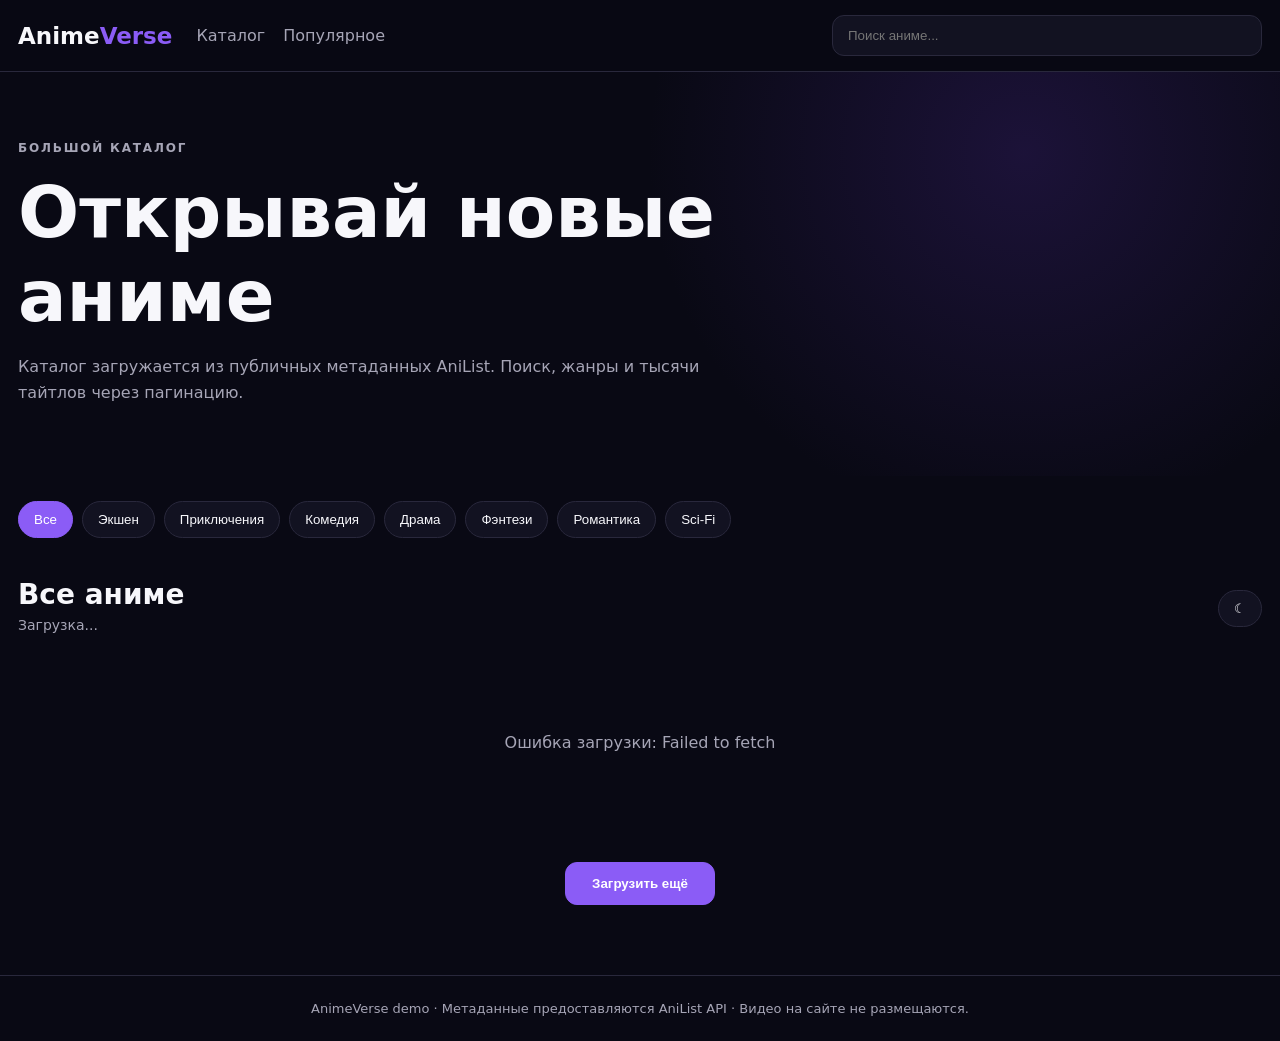
==== index.html @ 2752b39c "Add files via upload" ====
<!doctype html>
<html lang="ru">
<head>
<meta charset="utf-8"><meta name="viewport" content="width=device-width,initial-scale=1">
<title>AnimeVerse — Каталог</title>
<link rel="stylesheet" href="styles.css">
</head>
<body>
<header><a class="logo" href="./">Anime<span>Verse</span></a>
<nav><a href="#catalog">Каталог</a><a href="#popular">Популярное</a></nav>
<input id="search" placeholder="Поиск аниме..." autocomplete="off">
</header>

<section class="hero"><div><p class="eyebrow">БОЛЬШОЙ КАТАЛОГ</p><h1>Открывай новые аниме</h1><p>Каталог загружается из публичных метаданных AniList. Поиск, жанры и тысячи тайтлов через пагинацию.</p></div></section>

<section class="filters" id="filters">
<button class="active" data-genre="">Все</button><button data-genre="Action">Экшен</button><button data-genre="Adventure">Приключения</button><button data-genre="Comedy">Комедия</button><button data-genre="Drama">Драма</button><button data-genre="Fantasy">Фэнтези</button><button data-genre="Romance">Романтика</button><button data-genre="Sci-Fi">Sci‑Fi</button>
</section>

<main id="catalog">
<div class="catalog-head"><div><h2 id="heading">Все аниме</h2><p id="counter">Загрузка...</p></div><button id="theme" title="Сменить тему">☾</button></div>
<div id="grid" class="grid"><div class="status">Загрузка каталога…</div></div>
<div class="more-wrap"><button id="more">Загрузить ещё</button></div>
</main>

<footer>AnimeVerse demo · Метаданные предоставляются AniList API · Видео на сайте не размещаются.</footer>
<script src="app.js"></script>
</body></html>
---- styles.css ----
*{box-sizing:border-box}html{scroll-behavior:smooth}:root{--bg:#090914;--panel:#121221;--card:#171727;--text:#f7f7fb;--muted:#a6a5b6;--accent:#8b5cf6;--line:#29283c}body.light{--bg:#f6f5fb;--panel:#fff;--card:#fff;--text:#171522;--muted:#686577;--line:#ddd9eb}body{margin:0;background:var(--bg);color:var(--text);font:16px Inter,system-ui,Arial,sans-serif}header{position:sticky;top:0;z-index:10;display:flex;gap:24px;align-items:center;padding:15px max(18px,calc((100vw - 1400px)/2));background:color-mix(in srgb,var(--bg) 92%,transparent);backdrop-filter:blur(16px);border-bottom:1px solid var(--line)}.logo{font-size:23px;font-weight:900;text-decoration:none;color:var(--text);white-space:nowrap}.logo span{color:var(--accent)}nav{display:flex;gap:18px}nav a{color:var(--muted);text-decoration:none}header input{margin-left:auto;width:min(430px,45vw);border:1px solid var(--line);border-radius:12px;padding:12px 15px;background:var(--panel);color:var(--text);outline:none}header input:focus{border-color:var(--accent)}.hero{min-height:300px;padding:55px max(18px,calc((100vw - 1400px)/2));display:flex;align-items:end;background:radial-gradient(circle at 80% 20%,#38206f66,transparent 35%)}.hero>div{max-width:720px}.eyebrow{letter-spacing:.15em;font-size:12px;color:#bcaaff;font-weight:800}.hero h1{font-size:clamp(38px,6vw,72px);margin:8px 0}.hero p{color:var(--muted);line-height:1.6}.filters,main{max-width:1400px;margin:auto;padding-left:18px;padding-right:18px}.filters{display:flex;gap:9px;overflow:auto;padding-top:25px;padding-bottom:25px}.filters button,#more,#theme{border:1px solid var(--line);background:var(--panel);color:var(--text);padding:10px 15px;border-radius:999px;cursor:pointer;white-space:nowrap}.filters button.active,#more{background:var(--accent);border-color:var(--accent);color:#fff}.catalog-head{display:flex;justify-content:space-between;align-items:center;margin:15px 0 24px}.catalog-head h2{margin:0;font-size:28px}.catalog-head p{margin:6px 0;color:var(--muted);font-size:14px}.grid{display:grid;grid-template-columns:repeat(auto-fill,minmax(185px,1fr));gap:18px}.card{background:var(--card);border:1px solid var(--line);border-radius:15px;overflow:hidden;cursor:pointer;transition:.2s}.card:hover{transform:translateY(-5px);border-color:var(--accent)}.poster{position:relative;aspect-ratio:2/3;background:var(--panel)}.poster img{width:100%;height:100%;object-fit:cover}.score{position:absolute;right:9px;top:9px;background:#000b;color:#fff;border-radius:8px;padding:5px 8px;font-size:12px}.info{padding:12px}.title{font-weight:800;line-height:1.35;min-height:43px}.meta{color:var(--muted);font-size:13px;margin-top:7px}.tags{display:flex;gap:5px;flex-wrap:wrap;margin-top:9px}.tag{font-size:10px;padding:4px 6px;border-radius:5px;background:#8b5cf622;color:#cfc4ff}.status{grid-column:1/-1;text-align:center;padding:70px;color:var(--muted)}.more-wrap{text-align:center;padding:40px 0 70px}#more{padding:13px 26px;font-weight:800;border-radius:12px}#more:disabled{opacity:.6}footer{border-top:1px solid var(--line);padding:25px 18px;color:var(--muted);text-align:center;font-size:13px}@media(max-width:650px){header{flex-wrap:wrap;gap:12px}nav{display:none}header input{order:3;width:100%;margin:0}.grid{grid-template-columns:repeat(2,1fr);gap:11px}.hero{min-height:240px}.hero h1{font-size:42px}}
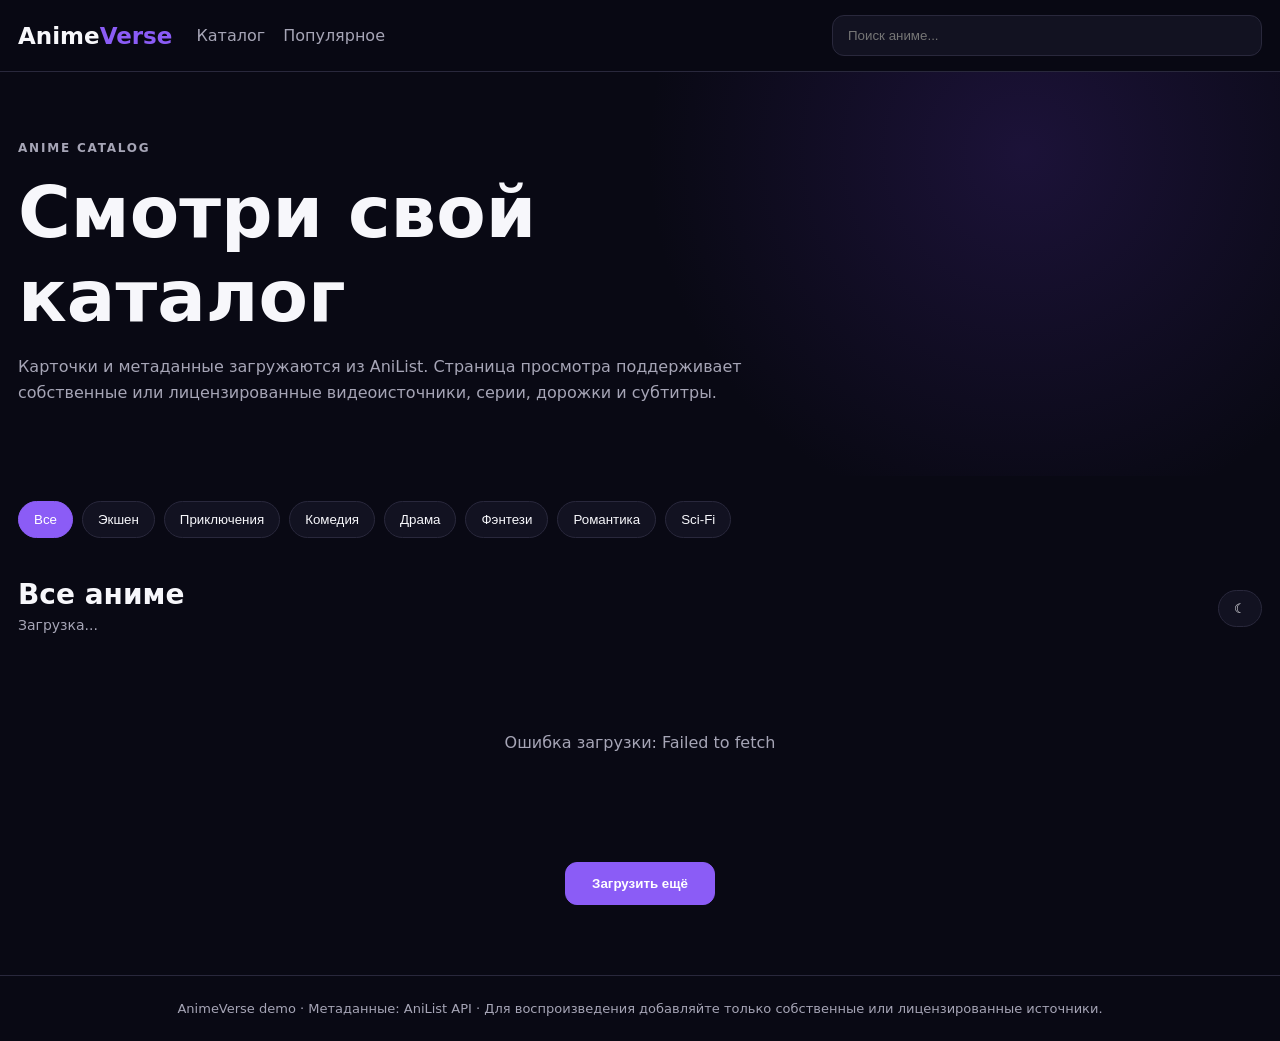
==== commit edb76b70: "Add files via upload" ====
--- a/index.html
+++ b/index.html
@@ -2,19 +2,26 @@
 <html lang="ru">
 <head>
 <meta charset="utf-8"><meta name="viewport" content="width=device-width,initial-scale=1">
-<title>AnimeVerse — Каталог</title>
-<link rel="stylesheet" href="styles.css">
+<title>AnimeVerse — Каталог</title><link rel="stylesheet" href="styles.css">
 </head>
 <body>
-<header><a class="logo" href="./">Anime<span>Verse</span></a>
-<nav><a href="#catalog">Каталог</a><a href="#popular">Популярное</a></nav>
-<input id="search" placeholder="Поиск аниме..." autocomplete="off">
+<header>
+  <a class="logo" href="./">Anime<span>Verse</span></a>
+  <nav><a href="./">Каталог</a><a href="#catalog">Популярное</a></nav>
+  <input id="search" placeholder="Поиск аниме..." autocomplete="off">
 </header>
 
-<section class="hero"><div><p class="eyebrow">БОЛЬШОЙ КАТАЛОГ</p><h1>Открывай новые аниме</h1><p>Каталог загружается из публичных метаданных AniList. Поиск, жанры и тысячи тайтлов через пагинацию.</p></div></section>
+<section class="hero">
+  <div><p class="eyebrow">ANIME CATALOG</p><h1>Смотри свой каталог</h1>
+  <p>Карточки и метаданные загружаются из AniList. Страница просмотра поддерживает собственные или лицензированные видеоисточники, серии, дорожки и субтитры.</p></div>
+</section>
 
-<section class="filters" id="filters">
-<button class="active" data-genre="">Все</button><button data-genre="Action">Экшен</button><button data-genre="Adventure">Приключения</button><button data-genre="Comedy">Комедия</button><button data-genre="Drama">Драма</button><button data-genre="Fantasy">Фэнтези</button><button data-genre="Romance">Романтика</button><button data-genre="Sci-Fi">Sci‑Fi</button>
+<section class="filters">
+<button class="active" data-genre="">Все</button>
+<button data-genre="Action">Экшен</button><button data-genre="Adventure">Приключения</button>
+<button data-genre="Comedy">Комедия</button><button data-genre="Drama">Драма</button>
+<button data-genre="Fantasy">Фэнтези</button><button data-genre="Romance">Романтика</button>
+<button data-genre="Sci-Fi">Sci‑Fi</button>
 </section>
 
 <main id="catalog">
@@ -23,6 +30,6 @@
 <div class="more-wrap"><button id="more">Загрузить ещё</button></div>
 </main>
 
-<footer>AnimeVerse demo · Метаданные предоставляются AniList API · Видео на сайте не размещаются.</footer>
+<footer>AnimeVerse demo · Метаданные: AniList API · Для воспроизведения добавляйте только собственные или лицензированные источники.</footer>
 <script src="app.js"></script>
 </body></html>
--- a/styles.css
+++ b/styles.css
@@ -1 +1,33 @@
-*{box-sizing:border-box}html{scroll-behavior:smooth}:root{--bg:#090914;--panel:#121221;--card:#171727;--text:#f7f7fb;--muted:#a6a5b6;--accent:#8b5cf6;--line:#29283c}body.light{--bg:#f6f5fb;--panel:#fff;--card:#fff;--text:#171522;--muted:#686577;--line:#ddd9eb}body{margin:0;background:var(--bg);color:var(--text);font:16px Inter,system-ui,Arial,sans-serif}header{position:sticky;top:0;z-index:10;display:flex;gap:24px;align-items:center;padding:15px max(18px,calc((100vw - 1400px)/2));background:color-mix(in srgb,var(--bg) 92%,transparent);backdrop-filter:blur(16px);border-bottom:1px solid var(--line)}.logo{font-size:23px;font-weight:900;text-decoration:none;color:var(--text);white-space:nowrap}.logo span{color:var(--accent)}nav{display:flex;gap:18px}nav a{color:var(--muted);text-decoration:none}header input{margin-left:auto;width:min(430px,45vw);border:1px solid var(--line);border-radius:12px;padding:12px 15px;background:var(--panel);color:var(--text);outline:none}header input:focus{border-color:var(--accent)}.hero{min-height:300px;padding:55px max(18px,calc((100vw - 1400px)/2));display:flex;align-items:end;background:radial-gradient(circle at 80% 20%,#38206f66,transparent 35%)}.hero>div{max-width:720px}.eyebrow{letter-spacing:.15em;font-size:12px;color:#bcaaff;font-weight:800}.hero h1{font-size:clamp(38px,6vw,72px);margin:8px 0}.hero p{color:var(--muted);line-height:1.6}.filters,main{max-width:1400px;margin:auto;padding-left:18px;padding-right:18px}.filters{display:flex;gap:9px;overflow:auto;padding-top:25px;padding-bottom:25px}.filters button,#more,#theme{border:1px solid var(--line);background:var(--panel);color:var(--text);padding:10px 15px;border-radius:999px;cursor:pointer;white-space:nowrap}.filters button.active,#more{background:var(--accent);border-color:var(--accent);color:#fff}.catalog-head{display:flex;justify-content:space-between;align-items:center;margin:15px 0 24px}.catalog-head h2{margin:0;font-size:28px}.catalog-head p{margin:6px 0;color:var(--muted);font-size:14px}.grid{display:grid;grid-template-columns:repeat(auto-fill,minmax(185px,1fr));gap:18px}.card{background:var(--card);border:1px solid var(--line);border-radius:15px;overflow:hidden;cursor:pointer;transition:.2s}.card:hover{transform:translateY(-5px);border-color:var(--accent)}.poster{position:relative;aspect-ratio:2/3;background:var(--panel)}.poster img{width:100%;height:100%;object-fit:cover}.score{position:absolute;right:9px;top:9px;background:#000b;color:#fff;border-radius:8px;padding:5px 8px;font-size:12px}.info{padding:12px}.title{font-weight:800;line-height:1.35;min-height:43px}.meta{color:var(--muted);font-size:13px;margin-top:7px}.tags{display:flex;gap:5px;flex-wrap:wrap;margin-top:9px}.tag{font-size:10px;padding:4px 6px;border-radius:5px;background:#8b5cf622;color:#cfc4ff}.status{grid-column:1/-1;text-align:center;padding:70px;color:var(--muted)}.more-wrap{text-align:center;padding:40px 0 70px}#more{padding:13px 26px;font-weight:800;border-radius:12px}#more:disabled{opacity:.6}footer{border-top:1px solid var(--line);padding:25px 18px;color:var(--muted);text-align:center;font-size:13px}@media(max-width:650px){header{flex-wrap:wrap;gap:12px}nav{display:none}header input{order:3;width:100%;margin:0}.grid{grid-template-columns:repeat(2,1fr);gap:11px}.hero{min-height:240px}.hero h1{font-size:42px}}+*{box-sizing:border-box}html{scroll-behavior:smooth}
+:root{--bg:#090914;--panel:#121221;--card:#171727;--text:#f7f7fb;--muted:#a6a5b6;--accent:#8b5cf6;--line:#29283c;--danger:#e0566b}
+body.light{--bg:#f6f5fb;--panel:#fff;--card:#fff;--text:#171522;--muted:#686577;--line:#ddd9eb}
+body{margin:0;background:var(--bg);color:var(--text);font:16px Inter,system-ui,Arial,sans-serif}
+header{position:sticky;top:0;z-index:10;display:flex;gap:24px;align-items:center;padding:15px max(18px,calc((100vw - 1400px)/2));background:color-mix(in srgb,var(--bg) 92%,transparent);backdrop-filter:blur(16px);border-bottom:1px solid var(--line)}
+.logo{font-size:23px;font-weight:900;text-decoration:none;color:var(--text);white-space:nowrap}.logo span{color:var(--accent)}
+nav{display:flex;gap:18px}nav a{color:var(--muted);text-decoration:none}
+header input{margin-left:auto;width:min(430px,45vw);border:1px solid var(--line);border-radius:12px;padding:12px 15px;background:var(--panel);color:var(--text);outline:none}
+.hero{min-height:300px;padding:55px max(18px,calc((100vw - 1400px)/2));display:flex;align-items:end;background:radial-gradient(circle at 80% 20%,#38206f66,transparent 35%)}
+.hero>div{max-width:760px}.eyebrow{letter-spacing:.15em;font-size:12px;color:#bcaaff;font-weight:800}.hero h1{font-size:clamp(38px,6vw,72px);margin:8px 0}.hero p{color:var(--muted);line-height:1.6}
+.filters,main{max-width:1400px;margin:auto;padding-left:18px;padding-right:18px}.filters{display:flex;gap:9px;overflow:auto;padding-top:25px;padding-bottom:25px}
+.filters button,#more,#theme,.btn{border:1px solid var(--line);background:var(--panel);color:var(--text);padding:10px 15px;border-radius:999px;cursor:pointer;white-space:nowrap}
+.filters button.active,#more,.btn.primary{background:var(--accent);border-color:var(--accent);color:#fff}
+.catalog-head{display:flex;justify-content:space-between;align-items:center;margin:15px 0 24px}.catalog-head h2{margin:0;font-size:28px}.catalog-head p,.meta{margin:6px 0;color:var(--muted);font-size:14px}
+.grid{display:grid;grid-template-columns:repeat(auto-fill,minmax(185px,1fr));gap:18px}
+.card{background:var(--card);border:1px solid var(--line);border-radius:15px;overflow:hidden;cursor:pointer;transition:.2s}.card:hover{transform:translateY(-5px);border-color:var(--accent)}
+.poster{position:relative;aspect-ratio:2/3;background:var(--panel)}.poster img{width:100%;height:100%;object-fit:cover}.score{position:absolute;right:9px;top:9px;background:#000b;color:#fff;border-radius:8px;padding:5px 8px;font-size:12px}
+.info{padding:12px}.title{font-weight:800;line-height:1.35;min-height:43px}.tags{display:flex;gap:5px;flex-wrap:wrap;margin-top:9px}.tag{font-size:10px;padding:4px 6px;border-radius:5px;background:#8b5cf622;color:#cfc4ff}
+.status{grid-column:1/-1;text-align:center;padding:70px;color:var(--muted)}.more-wrap{text-align:center;padding:40px 0 70px}#more{padding:13px 26px;font-weight:800;border-radius:12px}#more:disabled{opacity:.6}
+footer{border-top:1px solid var(--line);padding:25px 18px;color:var(--muted);text-align:center;font-size:13px}
+
+/* Watch page */
+.watch-layout{max-width:1400px;margin:0 auto;padding:28px 18px 70px}.back{display:inline-block;margin-bottom:20px;color:#cfc4ff;text-decoration:none}
+.watch-hero{display:grid;grid-template-columns:230px 1fr;gap:28px;margin-bottom:24px}.watch-poster{width:100%;border-radius:16px;border:1px solid var(--line)}
+.watch-title{font-size:clamp(30px,5vw,55px);margin:0 0 8px}.watch-desc{color:var(--muted);line-height:1.7;max-width:900px}
+.player-shell{background:#000;border:1px solid var(--line);border-radius:18px;overflow:hidden}.player-shell video{display:block;width:100%;max-height:72vh;background:#000}
+.player-empty{padding:80px 20px;text-align:center;color:#bdbdcc}.player-empty h2{color:#fff}.source-panel{background:var(--panel);padding:18px;border:1px solid var(--line);border-radius:0 0 18px 18px}
+.source-row{display:flex;gap:10px;flex-wrap:wrap}.source-row input{flex:1;min-width:220px;padding:12px;border:1px solid var(--line);border-radius:10px;background:var(--bg);color:var(--text)}
+.watch-grid{display:grid;grid-template-columns:1fr 300px;gap:20px;margin-top:22px}.panel{background:var(--panel);border:1px solid var(--line);border-radius:16px;padding:18px}.panel h3{margin-top:0}
+.episode-grid{display:grid;grid-template-columns:repeat(auto-fill,minmax(70px,1fr));gap:8px}.episode{padding:11px 8px;border:1px solid var(--line);border-radius:9px;background:var(--card);color:var(--text);cursor:pointer}.episode.active{border-color:var(--accent);background:#8b5cf633}
+.select-row{display:grid;gap:10px}.select-row select{width:100%;padding:11px;border-radius:10px;background:var(--card);border:1px solid var(--line);color:var(--text)}
+.notice{font-size:13px;color:var(--muted);line-height:1.5}.progress{height:7px;background:var(--line);border-radius:99px;margin-top:10px;overflow:hidden}.progress>div{height:100%;background:var(--accent);width:0}
+@media(max-width:760px){header{flex-wrap:wrap;gap:12px}nav{display:none}header input{order:3;width:100%;margin:0}.grid{grid-template-columns:repeat(2,1fr);gap:11px}.hero{min-height:240px}.hero h1{font-size:42px}.watch-hero,.watch-grid{grid-template-columns:1fr}.watch-poster{max-width:220px}.source-row{flex-direction:column}}
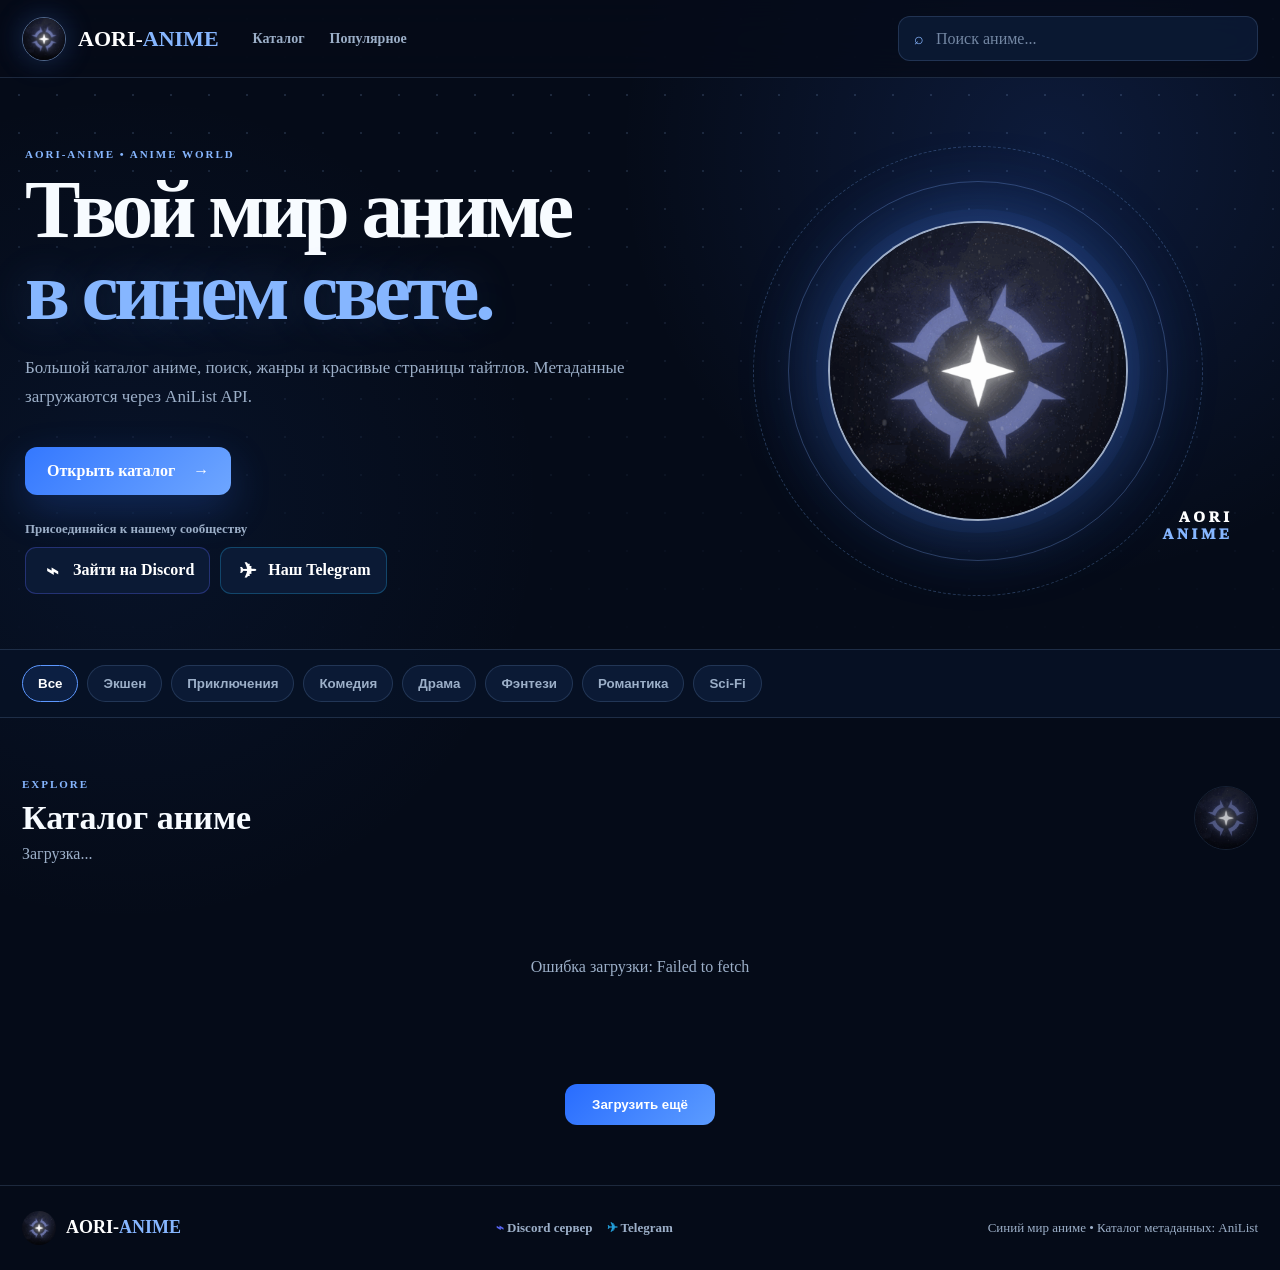
==== commit 56b37314: "Add files via upload" ====
--- a/index.html
+++ b/index.html
@@ -1,35 +1,76 @@
 <!doctype html>
 <html lang="ru">
 <head>
-<meta charset="utf-8"><meta name="viewport" content="width=device-width,initial-scale=1">
-<title>AnimeVerse — Каталог</title><link rel="stylesheet" href="styles.css">
+  <meta charset="utf-8">
+  <meta name="viewport" content="width=device-width,initial-scale=1">
+  <title>AORI-ANIME — каталог аниме</title>
+  <link rel="stylesheet" href="styles.css">
 </head>
 <body>
-<header>
-  <a class="logo" href="./">Anime<span>Verse</span></a>
-  <nav><a href="./">Каталог</a><a href="#catalog">Популярное</a></nav>
-  <input id="search" placeholder="Поиск аниме..." autocomplete="off">
+<header class="topbar">
+  <a class="brand" href="./">
+    <img src="aori-avatar.gif" class="brand-avatar" alt="AORI-ANIME">
+    <span>AORI-<b>ANIME</b></span>
+  </a>
+  <nav><a href="#catalog">Каталог</a><a href="#popular">Популярное</a></nav>
+  <label class="search"><span>⌕</span><input id="search" placeholder="Поиск аниме..."></label>
 </header>
 
 <section class="hero">
-  <div><p class="eyebrow">ANIME CATALOG</p><h1>Смотри свой каталог</h1>
-  <p>Карточки и метаданные загружаются из AniList. Страница просмотра поддерживает собственные или лицензированные видеоисточники, серии, дорожки и субтитры.</p></div>
+  <div class="hero-copy">
+    <p class="eyebrow">AORI-ANIME • ANIME WORLD</p>
+    <h1>Твой мир аниме<br><span>в синем свете.</span></h1>
+    <p class="hero-text">Большой каталог аниме, поиск, жанры и красивые страницы тайтлов. Метаданные загружаются через AniList API.</p>
+    <a class="hero-btn" href="#catalog">Открыть каталог <span>→</span></a>
+    <div class="community">
+      <p>Присоединяйся к нашему сообществу</p>
+      <div class="community-links">
+        <a class="social discord" href="https://discord.gg/aori" target="_blank" rel="noopener" aria-label="Наш Discord сервер">
+          <span class="social-icon">⌁</span><span>Зайти на Discord</span>
+        </a>
+        <a class="social telegram" href="https://t.me/dscaori" target="_blank" rel="noopener" aria-label="Наш Telegram канал">
+          <span class="social-icon">✈</span><span>Наш Telegram</span>
+        </a>
+      </div>
+    </div>
+  </div>
+  <div class="hero-avatar-wrap">
+    <div class="avatar-ring ring-1"></div><div class="avatar-ring ring-2"></div>
+    <div class="avatar-glow"></div>
+    <img src="aori-avatar.gif" class="hero-avatar" alt="AORI-ANIME avatar">
+    <div class="avatar-label">AORI<br><span>ANIME</span></div>
+  </div>
 </section>
 
-<section class="filters">
-<button class="active" data-genre="">Все</button>
-<button data-genre="Action">Экшен</button><button data-genre="Adventure">Приключения</button>
-<button data-genre="Comedy">Комедия</button><button data-genre="Drama">Драма</button>
-<button data-genre="Fantasy">Фэнтези</button><button data-genre="Romance">Романтика</button>
-<button data-genre="Sci-Fi">Sci‑Fi</button>
+<section class="genre-bar">
+  <div class="genres">
+    <button class="genre active" data-genre="">Все</button>
+    <button class="genre" data-genre="Action">Экшен</button>
+    <button class="genre" data-genre="Adventure">Приключения</button>
+    <button class="genre" data-genre="Comedy">Комедия</button>
+    <button class="genre" data-genre="Drama">Драма</button>
+    <button class="genre" data-genre="Fantasy">Фэнтези</button>
+    <button class="genre" data-genre="Romance">Романтика</button>
+    <button class="genre" data-genre="Sci-Fi">Sci‑Fi</button>
+  </div>
 </section>
 
 <main id="catalog">
-<div class="catalog-head"><div><h2 id="heading">Все аниме</h2><p id="counter">Загрузка...</p></div><button id="theme" title="Сменить тему">☾</button></div>
-<div id="grid" class="grid"><div class="status">Загрузка каталога…</div></div>
-<div class="more-wrap"><button id="more">Загрузить ещё</button></div>
+  <div class="section-title">
+    <div><p class="eyebrow">EXPLORE</p><h2 id="heading">Каталог аниме</h2><p id="counter">Загрузка...</p></div>
+    <div class="aori-mark"><img src="aori-avatar.gif" alt="AORI"></div>
+  </div>
+  <div id="grid" class="grid"><div class="status">Загрузка каталога…</div></div>
+  <div class="load-wrap"><button id="more" class="load-more">Загрузить ещё</button></div>
 </main>
 
-<footer>AnimeVerse demo · Метаданные: AniList API · Для воспроизведения добавляйте только собственные или лицензированные источники.</footer>
+<footer>
+  <div class="footer-brand"><img src="aori-avatar.gif" alt=""> AORI-<b>ANIME</b></div>
+  <div class="footer-community">
+    <a class="mini-social discord" href="https://discord.gg/aori" target="_blank" rel="noopener"><span>⌁</span> Discord сервер</a>
+    <a class="mini-social telegram" href="https://t.me/dscaori" target="_blank" rel="noopener"><span>✈</span> Telegram</a>
+  </div>
+  <span>Синий мир аниме • Каталог метаданных: AniList</span>
+</footer>
 <script src="app.js"></script>
-</body></html>+</body></html>
--- a/styles.css
+++ b/styles.css
@@ -1,33 +1,49 @@
+:root{--bg:#050b18;--panel:#0a1933;--card:#0b1a35;--line:rgba(158,197,255,.16);--text:#f7fbff;--muted:#9cafc8;--blue:#4e8cff;--blue2:#86b6ff}
 *{box-sizing:border-box}html{scroll-behavior:smooth}
-:root{--bg:#090914;--panel:#121221;--card:#171727;--text:#f7f7fb;--muted:#a6a5b6;--accent:#8b5cf6;--line:#29283c;--danger:#e0566b}
-body.light{--bg:#f6f5fb;--panel:#fff;--card:#fff;--text:#171522;--muted:#686577;--line:#ddd9eb}
-body{margin:0;background:var(--bg);color:var(--text);font:16px Inter,system-ui,Arial,sans-serif}
-header{position:sticky;top:0;z-index:10;display:flex;gap:24px;align-items:center;padding:15px max(18px,calc((100vw - 1400px)/2));background:color-mix(in srgb,var(--bg) 92%,transparent);backdrop-filter:blur(16px);border-bottom:1px solid var(--line)}
-.logo{font-size:23px;font-weight:900;text-decoration:none;color:var(--text);white-space:nowrap}.logo span{color:var(--accent)}
-nav{display:flex;gap:18px}nav a{color:var(--muted);text-decoration:none}
-header input{margin-left:auto;width:min(430px,45vw);border:1px solid var(--line);border-radius:12px;padding:12px 15px;background:var(--panel);color:var(--text);outline:none}
-.hero{min-height:300px;padding:55px max(18px,calc((100vw - 1400px)/2));display:flex;align-items:end;background:radial-gradient(circle at 80% 20%,#38206f66,transparent 35%)}
-.hero>div{max-width:760px}.eyebrow{letter-spacing:.15em;font-size:12px;color:#bcaaff;font-weight:800}.hero h1{font-size:clamp(38px,6vw,72px);margin:8px 0}.hero p{color:var(--muted);line-height:1.6}
-.filters,main{max-width:1400px;margin:auto;padding-left:18px;padding-right:18px}.filters{display:flex;gap:9px;overflow:auto;padding-top:25px;padding-bottom:25px}
-.filters button,#more,#theme,.btn{border:1px solid var(--line);background:var(--panel);color:var(--text);padding:10px 15px;border-radius:999px;cursor:pointer;white-space:nowrap}
-.filters button.active,#more,.btn.primary{background:var(--accent);border-color:var(--accent);color:#fff}
-.catalog-head{display:flex;justify-content:space-between;align-items:center;margin:15px 0 24px}.catalog-head h2{margin:0;font-size:28px}.catalog-head p,.meta{margin:6px 0;color:var(--muted);font-size:14px}
-.grid{display:grid;grid-template-columns:repeat(auto-fill,minmax(185px,1fr));gap:18px}
-.card{background:var(--card);border:1px solid var(--line);border-radius:15px;overflow:hidden;cursor:pointer;transition:.2s}.card:hover{transform:translateY(-5px);border-color:var(--accent)}
-.poster{position:relative;aspect-ratio:2/3;background:var(--panel)}.poster img{width:100%;height:100%;object-fit:cover}.score{position:absolute;right:9px;top:9px;background:#000b;color:#fff;border-radius:8px;padding:5px 8px;font-size:12px}
-.info{padding:12px}.title{font-weight:800;line-height:1.35;min-height:43px}.tags{display:flex;gap:5px;flex-wrap:wrap;margin-top:9px}.tag{font-size:10px;padding:4px 6px;border-radius:5px;background:#8b5cf622;color:#cfc4ff}
-.status{grid-column:1/-1;text-align:center;padding:70px;color:var(--muted)}.more-wrap{text-align:center;padding:40px 0 70px}#more{padding:13px 26px;font-weight:800;border-radius:12px}#more:disabled{opacity:.6}
-footer{border-top:1px solid var(--line);padding:25px 18px;color:var(--muted);text-align:center;font-size:13px}
+body{margin:0;background:radial-gradient(circle at 82% 12%,rgba(59,117,255,.15),transparent 28%),radial-gradient(circle at 10% 40%,rgba(32,91,190,.10),transparent 30%),var(--bg);color:var(--text);font:Inter,system-ui,-apple-system,Segoe UI,Arial,sans-serif}
+body:before{content:"";position:fixed;inset:0;pointer-events:none;opacity:.18;background-image:radial-gradient(#9fc6ff 1px,transparent 1px);background-size:38px 38px;mask-image:linear-gradient(#000,transparent 75%)}
+.topbar{height:78px;display:flex;align-items:center;gap:34px;padding:0 max(22px,calc((100vw - 1400px)/2));border-bottom:1px solid var(--line);background:rgba(5,11,24,.8);backdrop-filter:blur(18px);position:sticky;top:0;z-index:20}
+.brand{display:flex;align-items:center;gap:12px;color:#fff;text-decoration:none;font-size:22px;font-weight:900}.brand b{color:var(--blue2)}
+.brand-avatar{width:44px;height:44px;object-fit:cover;border-radius:50%;border:1px solid rgba(157,197,255,.5);box-shadow:0 0 28px rgba(89,144,255,.25)}
+nav{display:flex;gap:25px}nav a{color:var(--muted);text-decoration:none;font-weight:700;font-size:14px}nav a:hover{color:#fff}
+.search{margin-left:auto;display:flex;align-items:center;gap:10px;width:min(360px,38vw);padding:0 15px;height:45px;border:1px solid var(--line);background:rgba(12,28,58,.75);border-radius:12px;color:var(--blue2)}
+.search input{width:100%;background:transparent;border:0;outline:0;color:#fff;font:inherit}.search input::placeholder{color:#7387a3}
+.hero{min-height:500px;max-width:1400px;margin:auto;padding:70px 25px 55px;display:grid;grid-template-columns:1.1fr .9fr;align-items:center;position:relative}
+.eyebrow{margin:0 0 9px;color:var(--blue2);font-weight:900;font-size:11px;letter-spacing:.18em}
+.hero h1{font-size:clamp(48px,6.5vw,90px);line-height:.98;letter-spacing:-.055em;margin:0 0 22px}.hero h1 span{color:var(--blue2);text-shadow:0 0 45px rgba(111,166,255,.18)}
+.hero-text{max-width:600px;color:var(--muted);font-size:17px;line-height:1.7}
+.hero-btn{display:inline-flex;align-items:center;gap:18px;margin-top:18px;padding:15px 22px;border-radius:12px;color:#fff;text-decoration:none;font-weight:850;background:linear-gradient(135deg,#3478ff,#6ea6ff);box-shadow:0 15px 40px rgba(52,120,255,.22)}
+.hero-avatar-wrap{height:410px;position:relative;display:grid;place-items:center}
+.hero-avatar{position:relative;z-index:3;width:min(300px,70vw);aspect-ratio:1;object-fit:cover;border-radius:50%;border:2px solid rgba(214,231,255,.72);box-shadow:0 0 0 12px rgba(92,143,255,.06),0 0 90px rgba(67,126,255,.33);animation:float 5s ease-in-out infinite}
+.avatar-ring{position:absolute;border:1px solid rgba(132,177,255,.28);border-radius:50%;z-index:1}.ring-1{width:380px;height:380px}.ring-2{width:450px;height:450px;border-style:dashed;animation:spin 35s linear infinite}.avatar-glow{position:absolute;width:320px;height:320px;border-radius:50%;background:#4d8dff22;filter:blur(40px)}
+.avatar-label{position:absolute;z-index:4;right:4%;bottom:8%;font-size:15px;font-weight:950;letter-spacing:.25em;text-align:right;color:#fff}.avatar-label span{color:var(--blue2)}
+.genre-bar{border-top:1px solid var(--line);border-bottom:1px solid var(--line);background:#071226cc}.genres{max-width:1400px;margin:auto;padding:15px 22px;display:flex;gap:9px;overflow:auto}
+.genre,.load-more{border:1px solid var(--line);background:#0b1a35;color:var(--muted);padding:10px 15px;border-radius:999px;cursor:pointer;white-space:nowrap;font-weight:700}.genre:hover,.genre.active{background:#377cff22;color:#fff;border-color:#5d98ff}
+main{max-width:1400px;margin:auto;padding:60px 22px}.section-title{display:flex;justify-content:space-between;align-items:center;margin-bottom:25px}.section-title h2{font-size:34px;margin:0}.section-title p:not(.eyebrow){color:var(--muted);margin:8px 0 0}
+.aori-mark img{width:64px;height:64px;object-fit:cover;border-radius:50%;opacity:.75;border:1px solid var(--line)}
+.grid{display:grid;grid-template-columns:repeat(auto-fill,minmax(185px,1fr));gap:18px}.card{background:linear-gradient(180deg,#0c1c39,#08152b);border:1px solid var(--line);border-radius:15px;overflow:hidden;cursor:pointer;transition:.2s}.card:hover{transform:translateY(-5px);border-color:#639dff;box-shadow:0 18px 35px #0004}
+.poster{position:relative;aspect-ratio:2/3;background:#0a1730}.poster img{width:100%;height:100%;object-fit:cover}.score{position:absolute;right:9px;top:9px;background:#061023d9;color:#fff;border:1px solid #91b9ff33;border-radius:8px;padding:5px 8px;font-size:12px}
+.info{padding:12px}.title{font-weight:850;line-height:1.35;min-height:43px}.meta{margin:7px 0;color:var(--muted);font-size:13px}.tags{display:flex;gap:5px;flex-wrap:wrap}.tag{font-size:10px;padding:4px 6px;border-radius:5px;background:#377cff18;color:#b9d4ff}
+.status{grid-column:1/-1;text-align:center;padding:70px;color:var(--muted)}.load-wrap{text-align:center;padding-top:38px}.load-more{padding:13px 27px;border-radius:12px;background:linear-gradient(135deg,#286cff,#5c9cff);color:#fff;border:0}
+footer{display:flex;align-items:center;justify-content:space-between;gap:20px;padding:25px max(22px,calc((100vw - 1400px)/2));border-top:1px solid var(--line);color:var(--muted);font-size:13px}.footer-brand{display:flex;align-items:center;color:#fff;font-weight:900;font-size:18px}.footer-brand b{color:var(--blue2)}.footer-brand img{width:34px;height:34px;object-fit:cover;border-radius:50%;margin-right:10px}
+@keyframes float{50%{transform:translateY(-12px)}}@keyframes spin{to{transform:rotate(360deg)}}
+@media(max-width:760px){.topbar{height:auto;min-height:70px;flex-wrap:wrap;padding:12px 18px;gap:12px}nav{display:none}.search{order:3;width:100%;margin:0}.hero{grid-template-columns:1fr;padding-top:55px;text-align:center}.hero-copy{order:2}.hero-text{margin-left:auto;margin-right:auto}.hero-avatar-wrap{height:340px;order:1}.hero-avatar{width:230px}.ring-1{width:290px;height:290px}.ring-2{width:335px;height:335px}.avatar-label{right:8%}.grid{grid-template-columns:repeat(2,1fr);gap:11px}main{padding-top:40px}.section-title h2{font-size:28px}footer{flex-direction:column;text-align:center}}
 
-/* Watch page */
-.watch-layout{max-width:1400px;margin:0 auto;padding:28px 18px 70px}.back{display:inline-block;margin-bottom:20px;color:#cfc4ff;text-decoration:none}
-.watch-hero{display:grid;grid-template-columns:230px 1fr;gap:28px;margin-bottom:24px}.watch-poster{width:100%;border-radius:16px;border:1px solid var(--line)}
-.watch-title{font-size:clamp(30px,5vw,55px);margin:0 0 8px}.watch-desc{color:var(--muted);line-height:1.7;max-width:900px}
-.player-shell{background:#000;border:1px solid var(--line);border-radius:18px;overflow:hidden}.player-shell video{display:block;width:100%;max-height:72vh;background:#000}
-.player-empty{padding:80px 20px;text-align:center;color:#bdbdcc}.player-empty h2{color:#fff}.source-panel{background:var(--panel);padding:18px;border:1px solid var(--line);border-radius:0 0 18px 18px}
-.source-row{display:flex;gap:10px;flex-wrap:wrap}.source-row input{flex:1;min-width:220px;padding:12px;border:1px solid var(--line);border-radius:10px;background:var(--bg);color:var(--text)}
-.watch-grid{display:grid;grid-template-columns:1fr 300px;gap:20px;margin-top:22px}.panel{background:var(--panel);border:1px solid var(--line);border-radius:16px;padding:18px}.panel h3{margin-top:0}
-.episode-grid{display:grid;grid-template-columns:repeat(auto-fill,minmax(70px,1fr));gap:8px}.episode{padding:11px 8px;border:1px solid var(--line);border-radius:9px;background:var(--card);color:var(--text);cursor:pointer}.episode.active{border-color:var(--accent);background:#8b5cf633}
-.select-row{display:grid;gap:10px}.select-row select{width:100%;padding:11px;border-radius:10px;background:var(--card);border:1px solid var(--line);color:var(--text)}
-.notice{font-size:13px;color:var(--muted);line-height:1.5}.progress{height:7px;background:var(--line);border-radius:99px;margin-top:10px;overflow:hidden}.progress>div{height:100%;background:var(--accent);width:0}
-@media(max-width:760px){header{flex-wrap:wrap;gap:12px}nav{display:none}header input{order:3;width:100%;margin:0}.grid{grid-template-columns:repeat(2,1fr);gap:11px}.hero{min-height:240px}.hero h1{font-size:42px}.watch-hero,.watch-grid{grid-template-columns:1fr}.watch-poster{max-width:220px}.source-row{flex-direction:column}}+.community{margin-top:26px}
+.community p{color:#9cafc8;font-size:13px;margin:0 0 10px;font-weight:700}
+.community-links{display:flex;gap:10px;flex-wrap:wrap}
+.social{display:inline-flex;align-items:center;gap:9px;padding:11px 15px;border-radius:11px;text-decoration:none;color:#fff;font-weight:850;border:1px solid var(--line);background:#0b1a35;transition:.2s}
+.social:hover{transform:translateY(-2px)}
+.social-icon{display:grid;place-items:center;width:23px;height:23px;font-size:21px;font-weight:900}
+.discord{--pulse:#5865F2}.telegram{--pulse:#229ED9}
+.social.discord{border-color:#5865f255;box-shadow:0 0 0 rgba(88,101,242,0)}
+.social.telegram{border-color:#229ed955;box-shadow:0 0 0 rgba(34,158,217,0)}
+.social.discord .social-icon{animation:discordPulse 1.35s infinite}
+.social.telegram .social-icon{animation:telegramPulse 1.35s infinite}
+.social.discord:hover{background:#5865f222}.social.telegram:hover{background:#229ed922}
+@keyframes discordPulse{0%,100%{filter:drop-shadow(0 0 2px #5865F2);opacity:.7}50%{filter:drop-shadow(0 0 12px #5865F2);opacity:1}}
+@keyframes telegramPulse{0%,100%{filter:drop-shadow(0 0 2px #229ED9);opacity:.7}50%{filter:drop-shadow(0 0 12px #229ED9);opacity:1}}
+.footer-community{display:flex;gap:14px;flex-wrap:wrap}
+.mini-social{color:var(--muted);text-decoration:none;font-weight:750}
+.mini-social:hover{color:#fff}.mini-social.discord span{color:#5865F2;animation:discordPulse 1.35s infinite}.mini-social.telegram span{color:#229ED9;animation:telegramPulse 1.35s infinite}
+@media(max-width:760px){.community-links{justify-content:center}.footer-community{justify-content:center}}
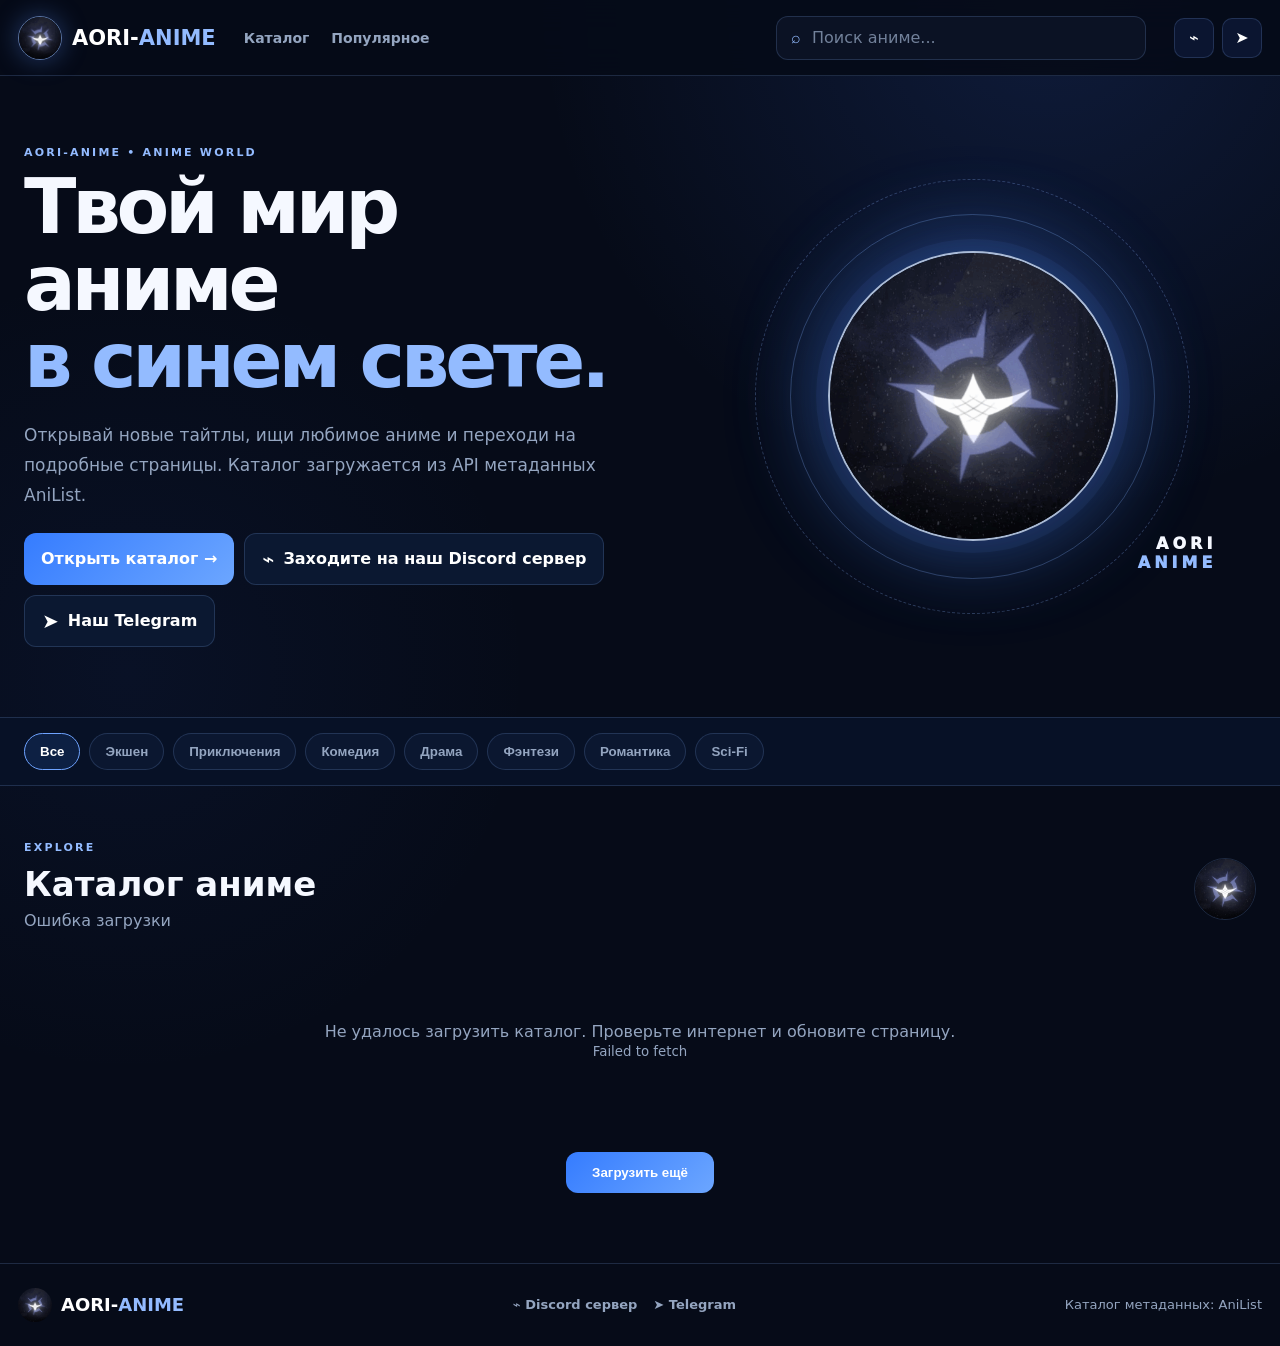
==== commit df5d2b76: "Add files via upload" ====
--- a/index.html
+++ b/index.html
@@ -7,70 +7,92 @@
   <link rel="stylesheet" href="styles.css">
 </head>
 <body>
-<header class="topbar">
-  <a class="brand" href="./">
-    <img src="aori-avatar.gif" class="brand-avatar" alt="AORI-ANIME">
+<header class="header">
+  <a class="logo" href="./index.html">
+    <img src="./aori-avatar.gif" alt="AORI-ANIME">
     <span>AORI-<b>ANIME</b></span>
   </a>
-  <nav><a href="#catalog">Каталог</a><a href="#popular">Популярное</a></nav>
-  <label class="search"><span>⌕</span><input id="search" placeholder="Поиск аниме..."></label>
+
+  <nav class="nav">
+    <a href="#catalog">Каталог</a>
+    <a href="#popular">Популярное</a>
+  </nav>
+
+  <label class="searchbox">
+    <span>⌕</span>
+    <input id="search" type="search" placeholder="Поиск аниме...">
+  </label>
+
+  <div class="header-social">
+    <a class="icon-btn discord" href="https://discord.gg/aori" target="_blank" rel="noopener" title="Discord">⌁</a>
+    <a class="icon-btn telegram" href="https://t.me/dscaori" target="_blank" rel="noopener" title="Telegram">➤</a>
+  </div>
 </header>
 
-<section class="hero">
-  <div class="hero-copy">
-    <p class="eyebrow">AORI-ANIME • ANIME WORLD</p>
-    <h1>Твой мир аниме<br><span>в синем свете.</span></h1>
-    <p class="hero-text">Большой каталог аниме, поиск, жанры и красивые страницы тайтлов. Метаданные загружаются через AniList API.</p>
-    <a class="hero-btn" href="#catalog">Открыть каталог <span>→</span></a>
-    <div class="community">
-      <p>Присоединяйся к нашему сообществу</p>
-      <div class="community-links">
-        <a class="social discord" href="https://discord.gg/aori" target="_blank" rel="noopener" aria-label="Наш Discord сервер">
-          <span class="social-icon">⌁</span><span>Зайти на Discord</span>
-        </a>
-        <a class="social telegram" href="https://t.me/dscaori" target="_blank" rel="noopener" aria-label="Наш Telegram канал">
-          <span class="social-icon">✈</span><span>Наш Telegram</span>
-        </a>
+<main>
+  <section class="hero">
+    <div class="hero-copy">
+      <p class="eyebrow">AORI-ANIME • ANIME WORLD</p>
+      <h1>Твой мир аниме<br><span>в синем свете.</span></h1>
+      <p class="lead">Открывай новые тайтлы, ищи любимое аниме и переходи на подробные страницы. Каталог загружается из API метаданных AniList.</p>
+      <div class="hero-actions">
+        <a class="primary" href="#catalog">Открыть каталог →</a>
+        <a class="social-btn discord" href="https://discord.gg/aori" target="_blank" rel="noopener"><strong>⌁</strong> Заходите на наш Discord сервер</a>
+        <a class="social-btn telegram" href="https://t.me/dscaori" target="_blank" rel="noopener"><strong>➤</strong> Наш Telegram</a>
       </div>
     </div>
-  </div>
-  <div class="hero-avatar-wrap">
-    <div class="avatar-ring ring-1"></div><div class="avatar-ring ring-2"></div>
-    <div class="avatar-glow"></div>
-    <img src="aori-avatar.gif" class="hero-avatar" alt="AORI-ANIME avatar">
-    <div class="avatar-label">AORI<br><span>ANIME</span></div>
-  </div>
-</section>
 
-<section class="genre-bar">
-  <div class="genres">
-    <button class="genre active" data-genre="">Все</button>
-    <button class="genre" data-genre="Action">Экшен</button>
-    <button class="genre" data-genre="Adventure">Приключения</button>
-    <button class="genre" data-genre="Comedy">Комедия</button>
-    <button class="genre" data-genre="Drama">Драма</button>
-    <button class="genre" data-genre="Fantasy">Фэнтези</button>
-    <button class="genre" data-genre="Romance">Романтика</button>
-    <button class="genre" data-genre="Sci-Fi">Sci‑Fi</button>
-  </div>
-</section>
+    <div class="avatar-area" aria-label="AORI-ANIME">
+      <div class="ring ring-a"></div>
+      <div class="ring ring-b"></div>
+      <div class="glow"></div>
+      <img class="hero-avatar" src="./aori-avatar.gif" alt="Аватар сервера AORI-ANIME">
+      <div class="avatar-caption">AORI<br><span>ANIME</span></div>
+    </div>
+  </section>
 
-<main id="catalog">
-  <div class="section-title">
-    <div><p class="eyebrow">EXPLORE</p><h2 id="heading">Каталог аниме</h2><p id="counter">Загрузка...</p></div>
-    <div class="aori-mark"><img src="aori-avatar.gif" alt="AORI"></div>
-  </div>
-  <div id="grid" class="grid"><div class="status">Загрузка каталога…</div></div>
-  <div class="load-wrap"><button id="more" class="load-more">Загрузить ещё</button></div>
+  <section class="filters" id="popular">
+    <div class="filters-inner">
+      <button class="genre active" data-genre="">Все</button>
+      <button class="genre" data-genre="Action">Экшен</button>
+      <button class="genre" data-genre="Adventure">Приключения</button>
+      <button class="genre" data-genre="Comedy">Комедия</button>
+      <button class="genre" data-genre="Drama">Драма</button>
+      <button class="genre" data-genre="Fantasy">Фэнтези</button>
+      <button class="genre" data-genre="Romance">Романтика</button>
+      <button class="genre" data-genre="Sci-Fi">Sci‑Fi</button>
+    </div>
+  </section>
+
+  <section class="catalog-section" id="catalog">
+    <div class="section-head">
+      <div>
+        <p class="eyebrow">EXPLORE</p>
+        <h2 id="heading">Каталог аниме</h2>
+        <p id="status" class="substatus">Подключаем каталог...</p>
+      </div>
+      <img class="small-avatar" src="./aori-avatar.gif" alt="">
+    </div>
+
+    <div id="grid" class="grid">
+      <div class="loading">Загрузка аниме...</div>
+    </div>
+
+    <div class="more-wrap">
+      <button id="more" class="more">Загрузить ещё</button>
+    </div>
+  </section>
 </main>
 
 <footer>
-  <div class="footer-brand"><img src="aori-avatar.gif" alt=""> AORI-<b>ANIME</b></div>
-  <div class="footer-community">
-    <a class="mini-social discord" href="https://discord.gg/aori" target="_blank" rel="noopener"><span>⌁</span> Discord сервер</a>
-    <a class="mini-social telegram" href="https://t.me/dscaori" target="_blank" rel="noopener"><span>✈</span> Telegram</a>
+  <div class="footer-logo"><img src="./aori-avatar.gif" alt=""> AORI-<b>ANIME</b></div>
+  <div class="footer-links">
+    <a class="discord" href="https://discord.gg/aori" target="_blank" rel="noopener">⌁ Discord сервер</a>
+    <a class="telegram" href="https://t.me/dscaori" target="_blank" rel="noopener">➤ Telegram</a>
   </div>
-  <span>Синий мир аниме • Каталог метаданных: AniList</span>
+  <span>Каталог метаданных: AniList</span>
 </footer>
+
 <script src="app.js"></script>
-</body></html>
+</body>
+</html>
--- a/styles.css
+++ b/styles.css
@@ -1,49 +1,37 @@
-:root{--bg:#050b18;--panel:#0a1933;--card:#0b1a35;--line:rgba(158,197,255,.16);--text:#f7fbff;--muted:#9cafc8;--blue:#4e8cff;--blue2:#86b6ff}
-*{box-sizing:border-box}html{scroll-behavior:smooth}
-body{margin:0;background:radial-gradient(circle at 82% 12%,rgba(59,117,255,.15),transparent 28%),radial-gradient(circle at 10% 40%,rgba(32,91,190,.10),transparent 30%),var(--bg);color:var(--text);font:Inter,system-ui,-apple-system,Segoe UI,Arial,sans-serif}
-body:before{content:"";position:fixed;inset:0;pointer-events:none;opacity:.18;background-image:radial-gradient(#9fc6ff 1px,transparent 1px);background-size:38px 38px;mask-image:linear-gradient(#000,transparent 75%)}
-.topbar{height:78px;display:flex;align-items:center;gap:34px;padding:0 max(22px,calc((100vw - 1400px)/2));border-bottom:1px solid var(--line);background:rgba(5,11,24,.8);backdrop-filter:blur(18px);position:sticky;top:0;z-index:20}
-.brand{display:flex;align-items:center;gap:12px;color:#fff;text-decoration:none;font-size:22px;font-weight:900}.brand b{color:var(--blue2)}
-.brand-avatar{width:44px;height:44px;object-fit:cover;border-radius:50%;border:1px solid rgba(157,197,255,.5);box-shadow:0 0 28px rgba(89,144,255,.25)}
-nav{display:flex;gap:25px}nav a{color:var(--muted);text-decoration:none;font-weight:700;font-size:14px}nav a:hover{color:#fff}
-.search{margin-left:auto;display:flex;align-items:center;gap:10px;width:min(360px,38vw);padding:0 15px;height:45px;border:1px solid var(--line);background:rgba(12,28,58,.75);border-radius:12px;color:var(--blue2)}
-.search input{width:100%;background:transparent;border:0;outline:0;color:#fff;font:inherit}.search input::placeholder{color:#7387a3}
-.hero{min-height:500px;max-width:1400px;margin:auto;padding:70px 25px 55px;display:grid;grid-template-columns:1.1fr .9fr;align-items:center;position:relative}
-.eyebrow{margin:0 0 9px;color:var(--blue2);font-weight:900;font-size:11px;letter-spacing:.18em}
-.hero h1{font-size:clamp(48px,6.5vw,90px);line-height:.98;letter-spacing:-.055em;margin:0 0 22px}.hero h1 span{color:var(--blue2);text-shadow:0 0 45px rgba(111,166,255,.18)}
-.hero-text{max-width:600px;color:var(--muted);font-size:17px;line-height:1.7}
-.hero-btn{display:inline-flex;align-items:center;gap:18px;margin-top:18px;padding:15px 22px;border-radius:12px;color:#fff;text-decoration:none;font-weight:850;background:linear-gradient(135deg,#3478ff,#6ea6ff);box-shadow:0 15px 40px rgba(52,120,255,.22)}
-.hero-avatar-wrap{height:410px;position:relative;display:grid;place-items:center}
-.hero-avatar{position:relative;z-index:3;width:min(300px,70vw);aspect-ratio:1;object-fit:cover;border-radius:50%;border:2px solid rgba(214,231,255,.72);box-shadow:0 0 0 12px rgba(92,143,255,.06),0 0 90px rgba(67,126,255,.33);animation:float 5s ease-in-out infinite}
-.avatar-ring{position:absolute;border:1px solid rgba(132,177,255,.28);border-radius:50%;z-index:1}.ring-1{width:380px;height:380px}.ring-2{width:450px;height:450px;border-style:dashed;animation:spin 35s linear infinite}.avatar-glow{position:absolute;width:320px;height:320px;border-radius:50%;background:#4d8dff22;filter:blur(40px)}
-.avatar-label{position:absolute;z-index:4;right:4%;bottom:8%;font-size:15px;font-weight:950;letter-spacing:.25em;text-align:right;color:#fff}.avatar-label span{color:var(--blue2)}
-.genre-bar{border-top:1px solid var(--line);border-bottom:1px solid var(--line);background:#071226cc}.genres{max-width:1400px;margin:auto;padding:15px 22px;display:flex;gap:9px;overflow:auto}
-.genre,.load-more{border:1px solid var(--line);background:#0b1a35;color:var(--muted);padding:10px 15px;border-radius:999px;cursor:pointer;white-space:nowrap;font-weight:700}.genre:hover,.genre.active{background:#377cff22;color:#fff;border-color:#5d98ff}
-main{max-width:1400px;margin:auto;padding:60px 22px}.section-title{display:flex;justify-content:space-between;align-items:center;margin-bottom:25px}.section-title h2{font-size:34px;margin:0}.section-title p:not(.eyebrow){color:var(--muted);margin:8px 0 0}
-.aori-mark img{width:64px;height:64px;object-fit:cover;border-radius:50%;opacity:.75;border:1px solid var(--line)}
-.grid{display:grid;grid-template-columns:repeat(auto-fill,minmax(185px,1fr));gap:18px}.card{background:linear-gradient(180deg,#0c1c39,#08152b);border:1px solid var(--line);border-radius:15px;overflow:hidden;cursor:pointer;transition:.2s}.card:hover{transform:translateY(-5px);border-color:#639dff;box-shadow:0 18px 35px #0004}
-.poster{position:relative;aspect-ratio:2/3;background:#0a1730}.poster img{width:100%;height:100%;object-fit:cover}.score{position:absolute;right:9px;top:9px;background:#061023d9;color:#fff;border:1px solid #91b9ff33;border-radius:8px;padding:5px 8px;font-size:12px}
-.info{padding:12px}.title{font-weight:850;line-height:1.35;min-height:43px}.meta{margin:7px 0;color:var(--muted);font-size:13px}.tags{display:flex;gap:5px;flex-wrap:wrap}.tag{font-size:10px;padding:4px 6px;border-radius:5px;background:#377cff18;color:#b9d4ff}
-.status{grid-column:1/-1;text-align:center;padding:70px;color:var(--muted)}.load-wrap{text-align:center;padding-top:38px}.load-more{padding:13px 27px;border-radius:12px;background:linear-gradient(135deg,#286cff,#5c9cff);color:#fff;border:0}
-footer{display:flex;align-items:center;justify-content:space-between;gap:20px;padding:25px max(22px,calc((100vw - 1400px)/2));border-top:1px solid var(--line);color:var(--muted);font-size:13px}.footer-brand{display:flex;align-items:center;color:#fff;font-weight:900;font-size:18px}.footer-brand b{color:var(--blue2)}.footer-brand img{width:34px;height:34px;object-fit:cover;border-radius:50%;margin-right:10px}
-@keyframes float{50%{transform:translateY(-12px)}}@keyframes spin{to{transform:rotate(360deg)}}
-@media(max-width:760px){.topbar{height:auto;min-height:70px;flex-wrap:wrap;padding:12px 18px;gap:12px}nav{display:none}.search{order:3;width:100%;margin:0}.hero{grid-template-columns:1fr;padding-top:55px;text-align:center}.hero-copy{order:2}.hero-text{margin-left:auto;margin-right:auto}.hero-avatar-wrap{height:340px;order:1}.hero-avatar{width:230px}.ring-1{width:290px;height:290px}.ring-2{width:335px;height:335px}.avatar-label{right:8%}.grid{grid-template-columns:repeat(2,1fr);gap:11px}main{padding-top:40px}.section-title h2{font-size:28px}footer{flex-direction:column;text-align:center}}
-
-.community{margin-top:26px}
-.community p{color:#9cafc8;font-size:13px;margin:0 0 10px;font-weight:700}
-.community-links{display:flex;gap:10px;flex-wrap:wrap}
-.social{display:inline-flex;align-items:center;gap:9px;padding:11px 15px;border-radius:11px;text-decoration:none;color:#fff;font-weight:850;border:1px solid var(--line);background:#0b1a35;transition:.2s}
-.social:hover{transform:translateY(-2px)}
-.social-icon{display:grid;place-items:center;width:23px;height:23px;font-size:21px;font-weight:900}
-.discord{--pulse:#5865F2}.telegram{--pulse:#229ED9}
-.social.discord{border-color:#5865f255;box-shadow:0 0 0 rgba(88,101,242,0)}
-.social.telegram{border-color:#229ed955;box-shadow:0 0 0 rgba(34,158,217,0)}
-.social.discord .social-icon{animation:discordPulse 1.35s infinite}
-.social.telegram .social-icon{animation:telegramPulse 1.35s infinite}
-.social.discord:hover{background:#5865f222}.social.telegram:hover{background:#229ed922}
-@keyframes discordPulse{0%,100%{filter:drop-shadow(0 0 2px #5865F2);opacity:.7}50%{filter:drop-shadow(0 0 12px #5865F2);opacity:1}}
-@keyframes telegramPulse{0%,100%{filter:drop-shadow(0 0 2px #229ED9);opacity:.7}50%{filter:drop-shadow(0 0 12px #229ED9);opacity:1}}
-.footer-community{display:flex;gap:14px;flex-wrap:wrap}
-.mini-social{color:var(--muted);text-decoration:none;font-weight:750}
-.mini-social:hover{color:#fff}.mini-social.discord span{color:#5865F2;animation:discordPulse 1.35s infinite}.mini-social.telegram span{color:#229ED9;animation:telegramPulse 1.35s infinite}
-@media(max-width:760px){.community-links{justify-content:center}.footer-community{justify-content:center}}
+:root{
+  --bg:#060b18; --panel:#0b1430; --panel2:#0d1a35; --line:rgba(139,184,255,.18);
+  --text:#f5f8ff; --muted:#94a5c0; --blue:#5b91ff; --blue2:#93bbff;
+  --discord:#5865F2; --telegram:#229ED9;
+}
+*{box-sizing:border-box}
+html{scroll-behavior:smooth}
+body{margin:0;background:radial-gradient(circle at 82% 0,rgba(65,120,255,.15),transparent 30%),radial-gradient(circle at 10% 50%,rgba(39,79,180,.09),transparent 30%),var(--bg);color:var(--text);font-family:Inter,system-ui,-apple-system,"Segoe UI",Arial,sans-serif}
+.header{height:76px;padding:0 max(18px,calc((100vw - 1360px)/2));display:flex;align-items:center;gap:28px;border-bottom:1px solid var(--line);background:rgba(6,11,24,.92);backdrop-filter:blur(16px);position:sticky;top:0;z-index:10}
+.logo{display:flex;align-items:center;gap:10px;color:#fff;text-decoration:none;font-weight:900;font-size:21px;white-space:nowrap}
+.logo img{width:44px;height:44px;object-fit:cover;border-radius:50%;border:1px solid rgba(147,187,255,.6);box-shadow:0 0 26px rgba(91,145,255,.35)}
+.logo b,.footer-logo b{color:var(--blue2)}
+.nav{display:flex;gap:22px}.nav a{color:var(--muted);text-decoration:none;font-weight:750;font-size:14px}.nav a:hover{color:#fff}
+.searchbox{margin-left:auto;width:min(370px,32vw);height:44px;display:flex;align-items:center;gap:9px;padding:0 14px;border:1px solid var(--line);border-radius:12px;background:#0b1224;color:var(--blue2)}
+.searchbox input{width:100%;border:0;outline:0;background:transparent;color:#fff;font:inherit}.searchbox input::placeholder{color:#72819a}
+.header-social{display:flex;gap:8px}.icon-btn{width:40px;height:40px;display:grid;place-items:center;border-radius:10px;text-decoration:none;font-weight:900;border:1px solid var(--line);background:#0b1530;color:#fff}
+.discord{--brand:var(--discord)}.telegram{--brand:var(--telegram)}
+.icon-btn.discord{animation:discordGlow 1.4s infinite}.icon-btn.telegram{animation:telegramGlow 1.4s infinite}
+.hero{max-width:1360px;margin:auto;min-height:530px;padding:70px 24px;display:grid;grid-template-columns:1.05fr .95fr;align-items:center;gap:40px}
+.eyebrow{margin:0 0 10px;color:var(--blue2);font-size:11px;font-weight:900;letter-spacing:.2em}
+h1{margin:0;font-size:clamp(48px,6vw,88px);line-height:1;letter-spacing:-.055em}h1 span{color:var(--blue2)}
+.lead{max-width:650px;color:var(--muted);font-size:17px;line-height:1.75;margin:22px 0}
+.hero-actions{display:flex;gap:10px;flex-wrap:wrap}.primary,.social-btn{display:inline-flex;align-items:center;gap:9px;padding:13px 17px;border-radius:12px;text-decoration:none;color:#fff;font-weight:850;border:1px solid var(--line)}
+.primary{background:linear-gradient(135deg,#357cff,#6ca6ff);border:0}.social-btn{background:#0b1831}.social-btn strong{font-size:20px}
+.social-btn.discord strong{animation:discordGlow 1.4s infinite}.social-btn.telegram strong{animation:telegramGlow 1.4s infinite}
+.avatar-area{height:390px;position:relative;display:grid;place-items:center}.hero-avatar{position:relative;z-index:2;width:min(290px,70vw);aspect-ratio:1;object-fit:cover;border-radius:50%;border:2px solid rgba(210,228,255,.8);box-shadow:0 0 0 12px rgba(91,145,255,.07),0 0 100px rgba(71,132,255,.36);animation:float 5s ease-in-out infinite}
+.ring{position:absolute;border-radius:50%;border:1px solid rgba(142,184,255,.28)}.ring-a{width:365px;height:365px}.ring-b{width:435px;height:435px;border-style:dashed;animation:spin 35s linear infinite}.glow{position:absolute;width:300px;height:300px;background:#4c8dff33;border-radius:50%;filter:blur(45px)}
+.avatar-caption{position:absolute;right:7%;bottom:5%;z-index:3;font-weight:950;letter-spacing:.25em;text-align:right}.avatar-caption span{color:var(--blue2)}
+.filters{border-top:1px solid var(--line);border-bottom:1px solid var(--line);background:#071126}.filters-inner{max-width:1360px;margin:auto;padding:15px 24px;display:flex;gap:9px;overflow-x:auto}.genre{white-space:nowrap;padding:10px 15px;border-radius:999px;border:1px solid var(--line);background:#0b1730;color:var(--muted);cursor:pointer;font-weight:750}.genre.active,.genre:hover{color:#fff;border-color:#6ea3ff;background:#397dff22}
+.catalog-section{max-width:1360px;margin:auto;padding:55px 24px 70px}.section-head{display:flex;justify-content:space-between;align-items:center;margin-bottom:25px}.section-head h2{margin:0;font-size:34px}.substatus{margin:7px 0;color:var(--muted)}.small-avatar{width:62px;height:62px;object-fit:cover;border-radius:50%;border:1px solid var(--line)}
+.grid{display:grid;grid-template-columns:repeat(auto-fill,minmax(185px,1fr));gap:17px}.card{background:linear-gradient(180deg,#0c1932,#081329);border:1px solid var(--line);border-radius:15px;overflow:hidden;cursor:pointer;transition:.2s}.card:hover{transform:translateY(-5px);border-color:#70a6ff;box-shadow:0 18px 38px #0008}
+.poster{aspect-ratio:2/3;position:relative;background:#0a1530}.poster img{width:100%;height:100%;object-fit:cover;display:block}.score{position:absolute;right:8px;top:8px;background:#07101ddd;border:1px solid var(--line);border-radius:8px;padding:5px 7px;font-size:12px}
+.info{padding:12px}.title{font-weight:850;line-height:1.35;min-height:43px}.meta{font-size:12px;color:var(--muted);margin:7px 0}.tags{display:flex;gap:5px;flex-wrap:wrap}.tag{font-size:10px;color:#b9d5ff;background:#4c8cff18;border-radius:5px;padding:4px 6px}
+.loading{grid-column:1/-1;padding:60px;text-align:center;color:var(--muted)}.more-wrap{text-align:center;padding-top:32px}.more{padding:13px 26px;border:0;border-radius:12px;background:linear-gradient(135deg,#357cff,#6ca6ff);color:#fff;font-weight:850;cursor:pointer}.more:disabled{opacity:.6}
+footer{border-top:1px solid var(--line);padding:24px max(18px,calc((100vw - 1360px)/2));display:flex;align-items:center;justify-content:space-between;gap:20px;color:var(--muted);font-size:13px}.footer-logo{display:flex;align-items:center;color:#fff;font-size:18px;font-weight:900}.footer-logo img{width:34px;height:34px;object-fit:cover;border-radius:50%;margin-right:9px}.footer-links{display:flex;gap:16px}.footer-links a{color:var(--muted);text-decoration:none;font-weight:750}.footer-links a:hover{color:#fff}.footer-links .discord{animation:discordGlow 1.4s infinite}.footer-links .telegram{animation:telegramGlow 1.4s infinite}
+@keyframes float{50%{transform:translateY(-12px)}}@keyframes spin{to{transform:rotate(360deg)}}@keyframes discordGlow{0%,100%{filter:drop-shadow(0 0 2px var(--discord));opacity:.7}50%{filter:drop-shadow(0 0 12px var(--discord));opacity:1}}@keyframes telegramGlow{0%,100%{filter:drop-shadow(0 0 2px var(--telegram));opacity:.7}50%{filter:drop-shadow(0 0 12px var(--telegram));opacity:1}}
+@media(max-width:850px){.header{height:auto;min-height:70px;flex-wrap:wrap;padding:12px 18px;gap:12px}.nav{display:none}.searchbox{order:3;width:100%;margin-left:0}.hero{grid-template-columns:1fr;text-align:center;padding-top:45px}.hero-copy{order:2}.avatar-area{order:1;height:330px}.hero-actions{justify-content:center}.lead{margin-left:auto;margin-right:auto}.ring-a{width:290px;height:290px}.ring-b{width:340px;height:340px}.hero-avatar{width:225px}.avatar-caption{right:8%}.grid{grid-template-columns:repeat(2,minmax(0,1fr));gap:11px}.catalog-section{padding-top:40px}footer{flex-direction:column;text-align:center}.footer-links{justify-content:center}}
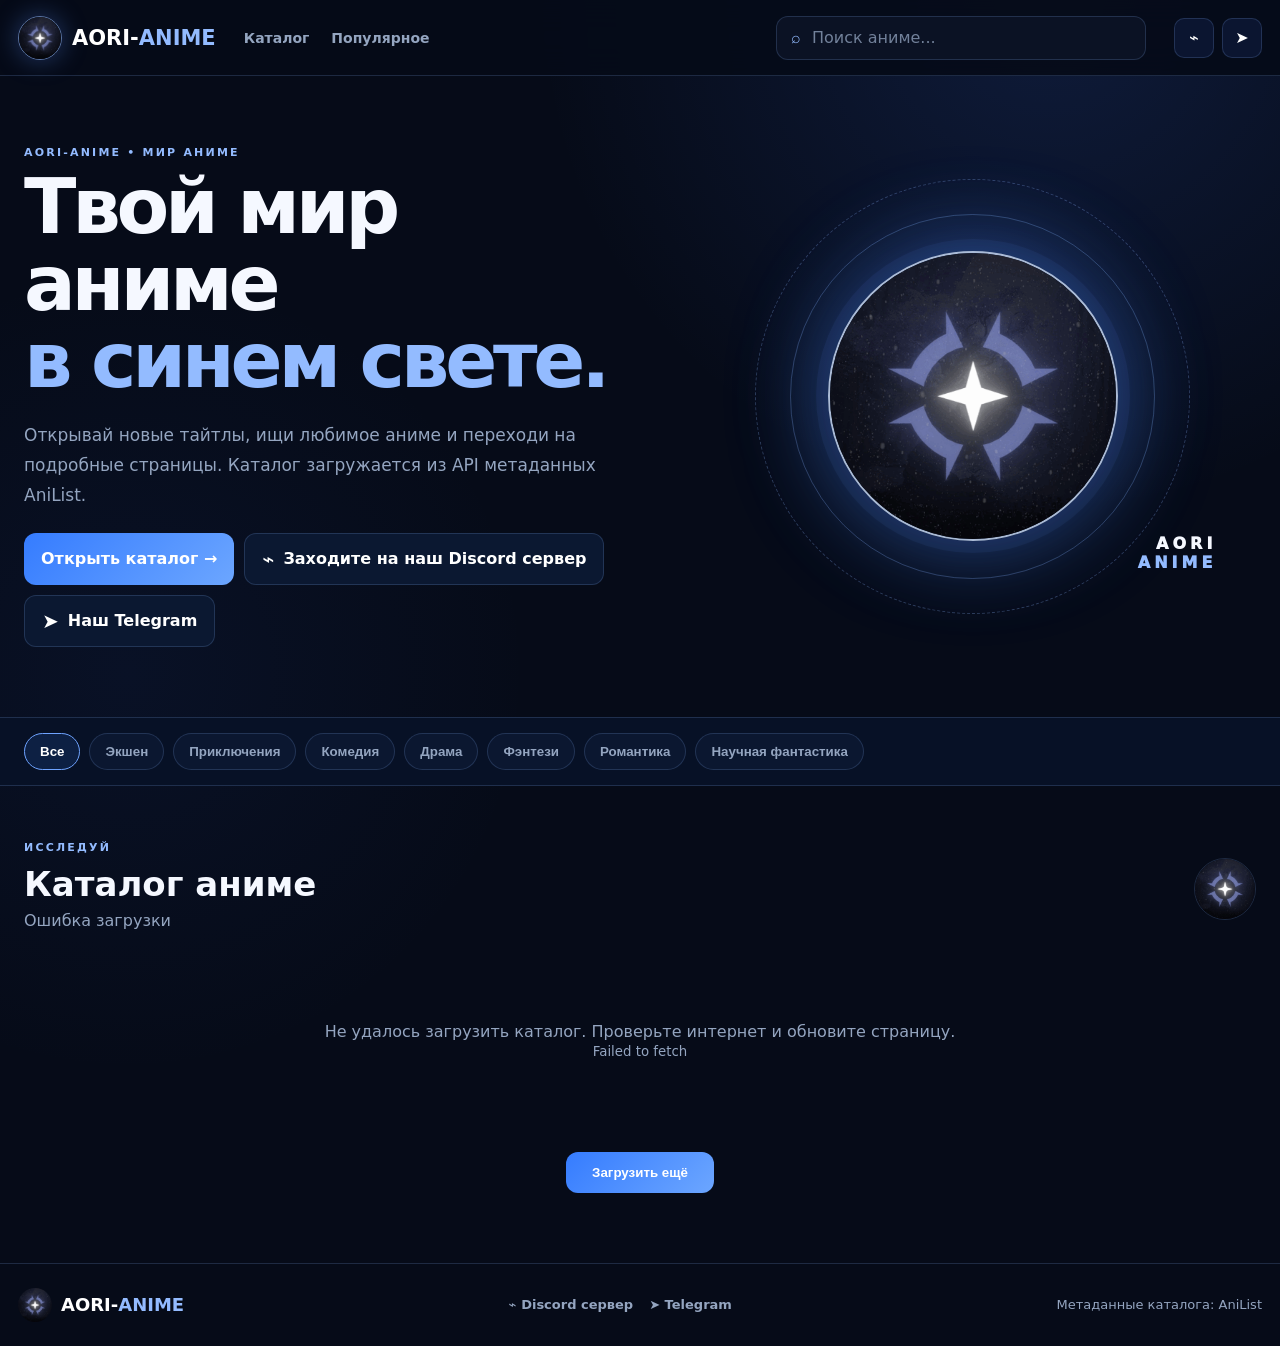
==== commit 6f1a53a4: "Add files via upload" ====
--- a/index.html
+++ b/index.html
@@ -32,7 +32,7 @@
 <main>
   <section class="hero">
     <div class="hero-copy">
-      <p class="eyebrow">AORI-ANIME • ANIME WORLD</p>
+      <p class="eyebrow">AORI-ANIME • МИР АНИМЕ</p>
       <h1>Твой мир аниме<br><span>в синем свете.</span></h1>
       <p class="lead">Открывай новые тайтлы, ищи любимое аниме и переходи на подробные страницы. Каталог загружается из API метаданных AniList.</p>
       <div class="hero-actions">
@@ -60,14 +60,14 @@
       <button class="genre" data-genre="Drama">Драма</button>
       <button class="genre" data-genre="Fantasy">Фэнтези</button>
       <button class="genre" data-genre="Romance">Романтика</button>
-      <button class="genre" data-genre="Sci-Fi">Sci‑Fi</button>
+      <button class="genre" data-genre="Sci-Fi">Научная фантастика</button>
     </div>
   </section>
 
   <section class="catalog-section" id="catalog">
     <div class="section-head">
       <div>
-        <p class="eyebrow">EXPLORE</p>
+        <p class="eyebrow">ИССЛЕДУЙ</p>
         <h2 id="heading">Каталог аниме</h2>
         <p id="status" class="substatus">Подключаем каталог...</p>
       </div>
@@ -90,7 +90,7 @@
     <a class="discord" href="https://discord.gg/aori" target="_blank" rel="noopener">⌁ Discord сервер</a>
     <a class="telegram" href="https://t.me/dscaori" target="_blank" rel="noopener">➤ Telegram</a>
   </div>
-  <span>Каталог метаданных: AniList</span>
+  <span>Метаданные каталога: AniList</span>
 </footer>
 
 <script src="app.js"></script>
